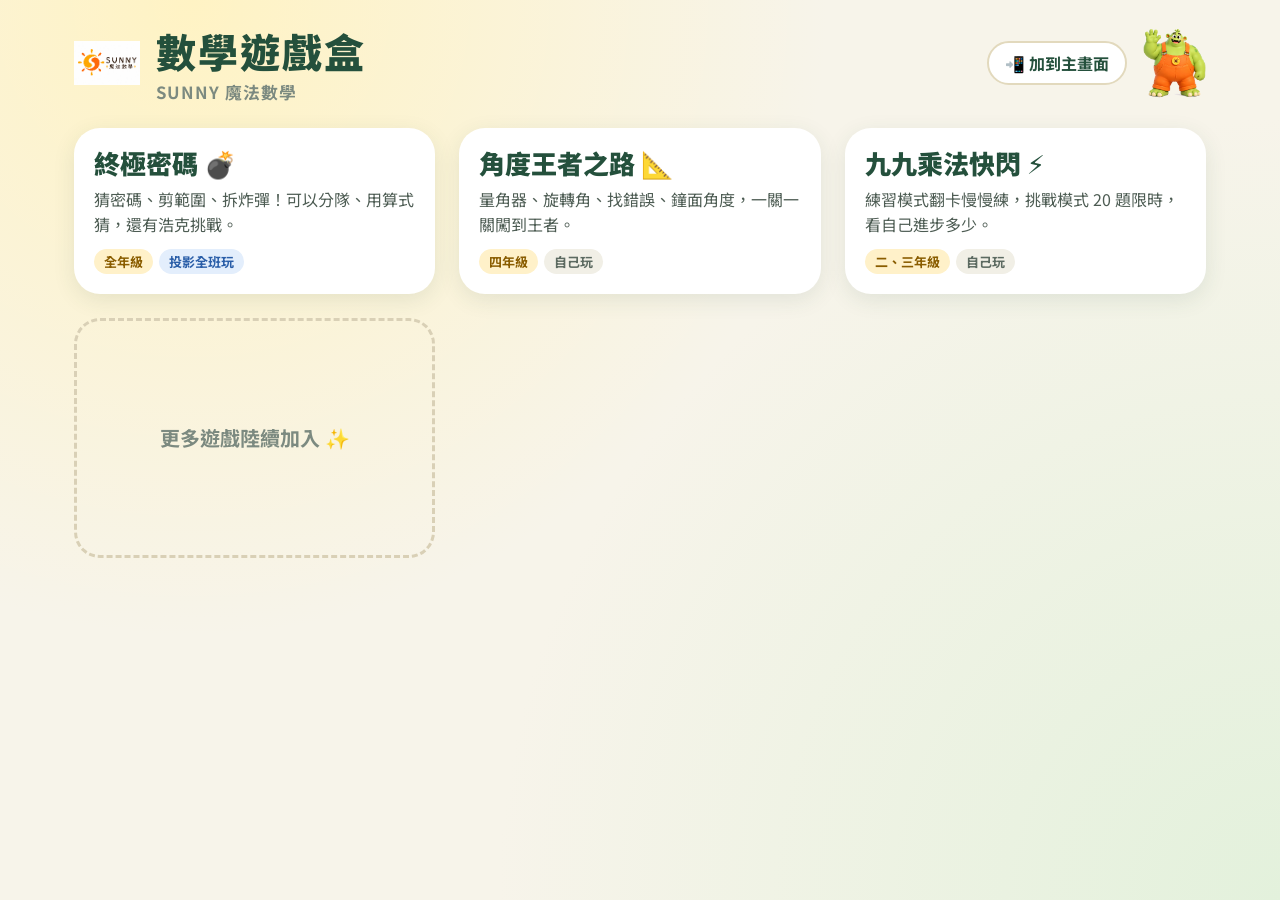
==== index.html @ 48e28bd8 "數學遊戲盒：終極密碼、角度王者之路、九九乘法快閃（可加到主畫面） Co-Authored-By: Claude Opus 5.5 <noreply@anthropic.com>" ====
<!DOCTYPE html>
<html lang="zh-Hant">
<head>
<meta charset="utf-8" />
<meta name="viewport" content="width=device-width, initial-scale=1, viewport-fit=cover" />
<meta name="theme-color" content="#f0b93a" />
<meta name="apple-mobile-web-app-capable" content="yes" />
<meta name="mobile-web-app-capable" content="yes" />
<meta name="apple-mobile-web-app-status-bar-style" content="default" />
<meta name="apple-mobile-web-app-title" content="數學遊戲盒" />
<title>SUNNY魔法數學・遊戲盒</title>
<link rel="manifest" href="manifest.json" />
<link rel="icon" href="img/icon-192.png" />
<link rel="apple-touch-icon" href="img/icon-180.png" />
<link href="https://fonts.googleapis.com/css2?family=Fredoka:wght@600&family=Noto+Sans+TC:wght@500;700;900&display=swap" rel="stylesheet" />
<style>
:root{--green:#24503c;--gold:#f0b93a;--cream:#f7f4ea;--ink:#1f3a2d;--muted:#7c8a80}
*{box-sizing:border-box;-webkit-tap-highlight-color:transparent}
html,body{margin:0;height:100%}
body{font-family:"Noto Sans TC",system-ui,sans-serif;color:var(--ink);background:
  radial-gradient(circle at 15% 0%,#fff3c4 0,transparent 45%),radial-gradient(circle at 100% 100%,#e3f1dc 0,transparent 50%),var(--cream);
  padding:env(safe-area-inset-top) env(safe-area-inset-right) env(safe-area-inset-bottom) env(safe-area-inset-left)}
button{font-family:inherit;cursor:pointer;border:none}

.head{display:flex;align-items:center;gap:16px;max-width:1180px;margin:0 auto;padding:22px 24px 8px}
.head .logo{height:44px}
.head h1{margin:0;font-size:clamp(26px,3.4vw,40px);font-weight:900;color:var(--green);letter-spacing:2px;white-space:nowrap}
.head h1 small{display:block;font-size:.42em;color:var(--muted);letter-spacing:1px;font-weight:700}
.head .sp{flex:1}
.head .hulk{height:110px;margin:-20px 0 -14px;animation:wave 2.4s infinite ease-in-out;transform-origin:50% 100%}
@keyframes wave{50%{transform:rotate(-4deg) translateY(-4px)}}
.install{background:#fff;border:2px solid #e2d9bd;border-radius:999px;padding:8px 16px;font-size:16px;font-weight:700;color:var(--green);white-space:nowrap}

.grid{max-width:1180px;margin:0 auto;padding:16px 24px 40px;display:grid;grid-template-columns:repeat(auto-fill,minmax(300px,1fr));gap:24px}
.card{background:#fff;border-radius:26px;overflow:hidden;box-shadow:0 6px 22px rgba(36,80,60,.10);text-align:left;padding:0;display:flex;flex-direction:column;transition:transform .15s,box-shadow .15s}
.card:hover{transform:translateY(-4px);box-shadow:0 12px 30px rgba(36,80,60,.16)}
.card:active{transform:scale(.97)}
.card .cover{position:relative;aspect-ratio:16/10;background:#eee center/cover}
.card .cover .play{position:absolute;right:14px;bottom:-26px;width:58px;height:58px;border-radius:50%;background:var(--gold);color:#4a3200;font-size:26px;display:flex;align-items:center;justify-content:center;box-shadow:0 5px 0 #c08e1c;border:4px solid #fff}
.card .body{padding:16px 20px 20px}
.card h2{margin:0 0 6px;font-size:26px;font-weight:900;color:var(--green)}
.card p{margin:0 0 12px;font-size:16px;color:#4d5c53;line-height:1.55}
.tags{display:flex;flex-wrap:wrap;gap:6px}
.tag{font-size:13px;font-weight:700;border-radius:999px;padding:3px 10px;background:#f1efe6;color:#5c6a61}
.tag.g{background:#fff1c9;color:#8a5d00}
.tag.b{background:#e3eefc;color:#2a5ea8}
.soon{border:3px dashed #d9d0b6;background:transparent;box-shadow:none;align-items:center;justify-content:center;min-height:240px;color:var(--muted);font-size:20px;font-weight:700;cursor:default}
.soon:hover{transform:none;box-shadow:none}

/* 遊戲畫面（同一個 App 裡開，左上角回遊戲盒） */
#player{position:fixed;inset:0;background:#fff;display:none;z-index:10}
#player.show{display:block}
#player iframe{width:100%;height:100%;border:0;display:block}
#homeBtn{position:fixed;z-index:11;display:none;background:rgba(36,80,60,.88);color:#fff;font-size:15px;font-weight:700;border-radius:999px;padding:8px 14px;box-shadow:0 4px 12px rgba(0,0,0,.2)}
#player.show ~ #homeBtn{display:block}

/* 加到主畫面說明 */
.ov{position:fixed;inset:0;background:rgba(20,40,30,.55);display:none;align-items:center;justify-content:center;z-index:20}
.ov.show{display:flex}
.panel{background:#fffdf7;border-radius:26px;padding:24px 26px;max-width:460px;width:92%;font-size:18px;line-height:1.7}
.panel h3{margin:0 0 8px;color:var(--green);font-size:24px}
.panel b{color:var(--green)}
.panel button{margin-top:12px;background:var(--green);color:#fff;font-size:18px;font-weight:700;padding:10px 26px;border-radius:999px}

@media (max-width:640px){
  .head{padding:16px 16px 4px;gap:10px}.head .logo{height:32px}.head .hulk{height:76px}
  .install{font-size:14px;padding:6px 12px}
  .grid{padding:12px 16px 30px;gap:18px}
}
</style>
</head>
<body>

<div class="head">
  <img class="logo" src="img/logo.png" alt="SUNNY魔法數學" />
  <h1>數學遊戲盒<small>SUNNY 魔法數學</small></h1>
  <span class="sp"></span>
  <button class="install" id="installBtn">📲 加到主畫面</button>
  <img class="hulk" src="img/hulk_wave.png" alt="" />
</div>

<div class="grid" id="grid"></div>

<div id="player"><iframe id="frame" allow="fullscreen; autoplay" allowfullscreen></iframe></div>
<button id="homeBtn">🏠 回遊戲盒</button>

<div class="ov" id="howOv">
  <div class="panel" id="howText"></div>
</div>

<script>
// ===== 遊戲清單：新增遊戲就在這裡加一筆 =====
// home：「回遊戲盒」按鈕放哪個角落，避開遊戲自己的按鈕
const GAMES = [
  { id: 'password', name: '終極密碼 💣', url: '../password/', cover: 'img/cover_password.jpg',
    desc: '猜密碼、剪範圍、拆炸彈！可以分隊、用算式猜，還有浩克挑戰。',
    tags: [['g', '全年級'], ['b', '投影全班玩']], home: 'bl' },
  { id: 'angle', name: '角度王者之路 📐', url: '../angle/', cover: 'img/cover_angle.jpg',
    desc: '量角器、旋轉角、找錯誤、鐘面角度，一關一關闖到王者。',
    tags: [['g', '四年級'], ['', '自己玩']], home: 'tl' },
  { id: '99', name: '九九乘法快閃 ⚡', url: '../99/', cover: 'img/cover_99.jpg',
    desc: '練習模式翻卡慢慢練，挑戰模式 20 題限時，看自己進步多少。',
    tags: [['g', '二、三年級'], ['', '自己玩']], home: 'bl' },
];
const POS = { tl: 'top:calc(10px + env(safe-area-inset-top));left:10px', bl: 'bottom:calc(10px + env(safe-area-inset-bottom));left:10px',
              tr: 'top:calc(10px + env(safe-area-inset-top));right:10px', br: 'bottom:calc(10px + env(safe-area-inset-bottom));right:10px' };

const grid = document.getElementById('grid');
GAMES.forEach(g => {
  const b = document.createElement('button'); b.className = 'card';
  b.innerHTML = `<div class="cover" style="background-image:url(${g.cover})"><span class="play">▶</span></div>
    <div class="body"><h2>${g.name}</h2><p>${g.desc}</p><div class="tags">${g.tags.map(([c, t]) => `<span class="tag ${c}">${t}</span>`).join('')}</div></div>`;
  b.onclick = () => openGame(g, true); grid.appendChild(b);
});
const soon = document.createElement('div'); soon.className = 'card soon'; soon.textContent = '更多遊戲陸續加入 ✨'; grid.appendChild(soon);

// ===== 開遊戲／回遊戲盒（手機返回鍵也能回來） =====
const player = document.getElementById('player'), frame = document.getElementById('frame'), homeBtn = document.getElementById('homeBtn');
let histStart = 0;
function openGame(g, push) {
  if (push) histStart = history.length;
  frame.contentWindow.location.replace(new URL(g.url, location.href).href); player.classList.add('show'); homeBtn.style.cssText = POS[g.home] || POS.bl;
  document.title = g.name.replace(/\s.*$/, '') + '・數學遊戲盒';
  if (push) history.pushState({ game: g.id }, '', '#' + g.id);
}
function closeGame() { player.classList.remove('show'); frame.contentWindow.location.replace('about:blank'); document.title = 'SUNNY魔法數學・遊戲盒'; }
// 遊戲裡換頁也會記進返回紀錄 → 一次退回到開遊戲之前
homeBtn.onclick = () => { const n = history.length - histStart; closeGame(); if (histStart && n > 0) history.go(-n); else history.replaceState(null, '', location.pathname); histStart = 0; };
window.addEventListener('popstate', () => { const g = GAMES.find(x => '#' + x.id === location.hash); g ? openGame(g, false) : closeGame(); });
{ const g = GAMES.find(x => '#' + x.id === location.hash); if (g) { history.replaceState({ game: g.id }, '', '#' + g.id); openGame(g, false); } }

// ===== 加到主畫面 =====
let deferred = null;
window.addEventListener('beforeinstallprompt', e => { e.preventDefault(); deferred = e; });
const standalone = matchMedia('(display-mode: standalone)').matches || navigator.standalone;
const installBtn = document.getElementById('installBtn');
if (standalone) installBtn.style.display = 'none';
installBtn.onclick = async () => {
  if (deferred) { deferred.prompt(); await deferred.userChoice; deferred = null; return; }
  const ios = /iphone|ipad|ipod/i.test(navigator.userAgent) || (navigator.platform === 'MacIntel' && navigator.maxTouchPoints > 1);
  document.getElementById('howText').innerHTML = ios
    ? '<h3>📲 加到主畫面（iPhone／iPad）</h3>1. 用 <b>Safari</b> 打開這一頁<br>2. 點下面的 <b>分享鈕</b>（方框加向上箭頭）<br>3. 往下滑，點 <b>「加入主畫面」</b><br>4. 主畫面就會出現浩克的遊戲盒圖示 🎉<br><button onclick="this.closest(\'.ov\').classList.remove(\'show\')">知道了</button>'
    : '<h3>📲 加到主畫面</h3>用 <b>Chrome</b> 打開這一頁，點右上角 <b>⋮</b> → <b>「加到主畫面」</b>或<b>「安裝應用程式」</b>。<br>電腦版 Chrome：網址列右邊的 <b>安裝圖示</b>。<br><button onclick="this.closest(\'.ov\').classList.remove(\'show\')">知道了</button>';
  document.getElementById('howOv').classList.add('show');
};
document.getElementById('howOv').onclick = e => { if (e.target.id === 'howOv') e.target.classList.remove('show'); };

if ('serviceWorker' in navigator) navigator.serviceWorker.register('sw.js').catch(() => {});
</script>
</body>
</html>
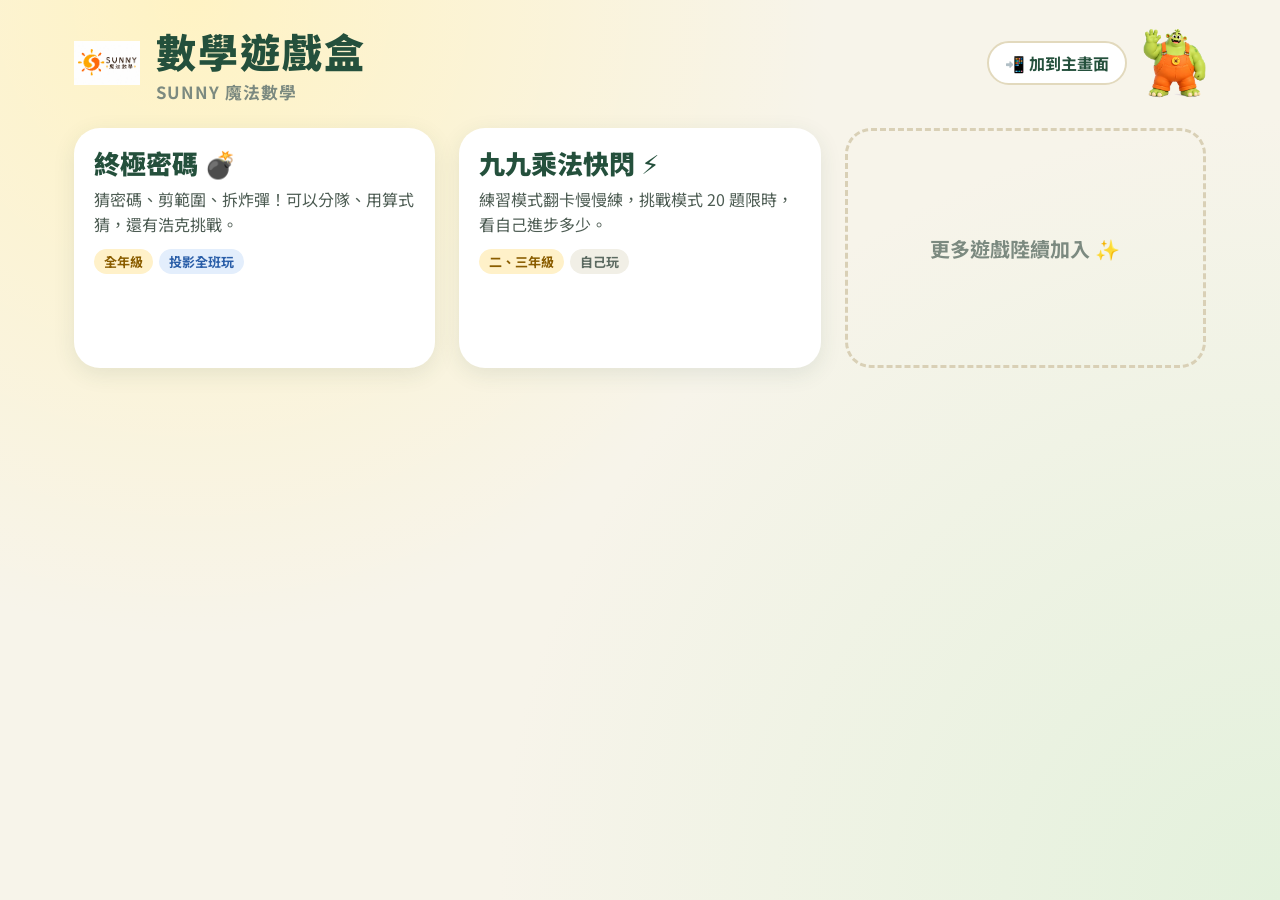
==== commit 2a13e4ad: "遊戲盒：移除角度王者之路（不是遊戲） Co-Authored-By: Claude Opus 5.5 <noreply@anthropic.com>" ====
--- a/index.html
+++ b/index.html
@@ -95,9 +95,6 @@
   { id: 'password', name: '終極密碼 💣', url: '../password/', cover: 'img/cover_password.jpg',
     desc: '猜密碼、剪範圍、拆炸彈！可以分隊、用算式猜，還有浩克挑戰。',
     tags: [['g', '全年級'], ['b', '投影全班玩']], home: 'bl' },
-  { id: 'angle', name: '角度王者之路 📐', url: '../angle/', cover: 'img/cover_angle.jpg',
-    desc: '量角器、旋轉角、找錯誤、鐘面角度，一關一關闖到王者。',
-    tags: [['g', '四年級'], ['', '自己玩']], home: 'tl' },
   { id: '99', name: '九九乘法快閃 ⚡', url: '../99/', cover: 'img/cover_99.jpg',
     desc: '練習模式翻卡慢慢練，挑戰模式 20 題限時，看自己進步多少。',
     tags: [['g', '二、三年級'], ['', '自己玩']], home: 'bl' },
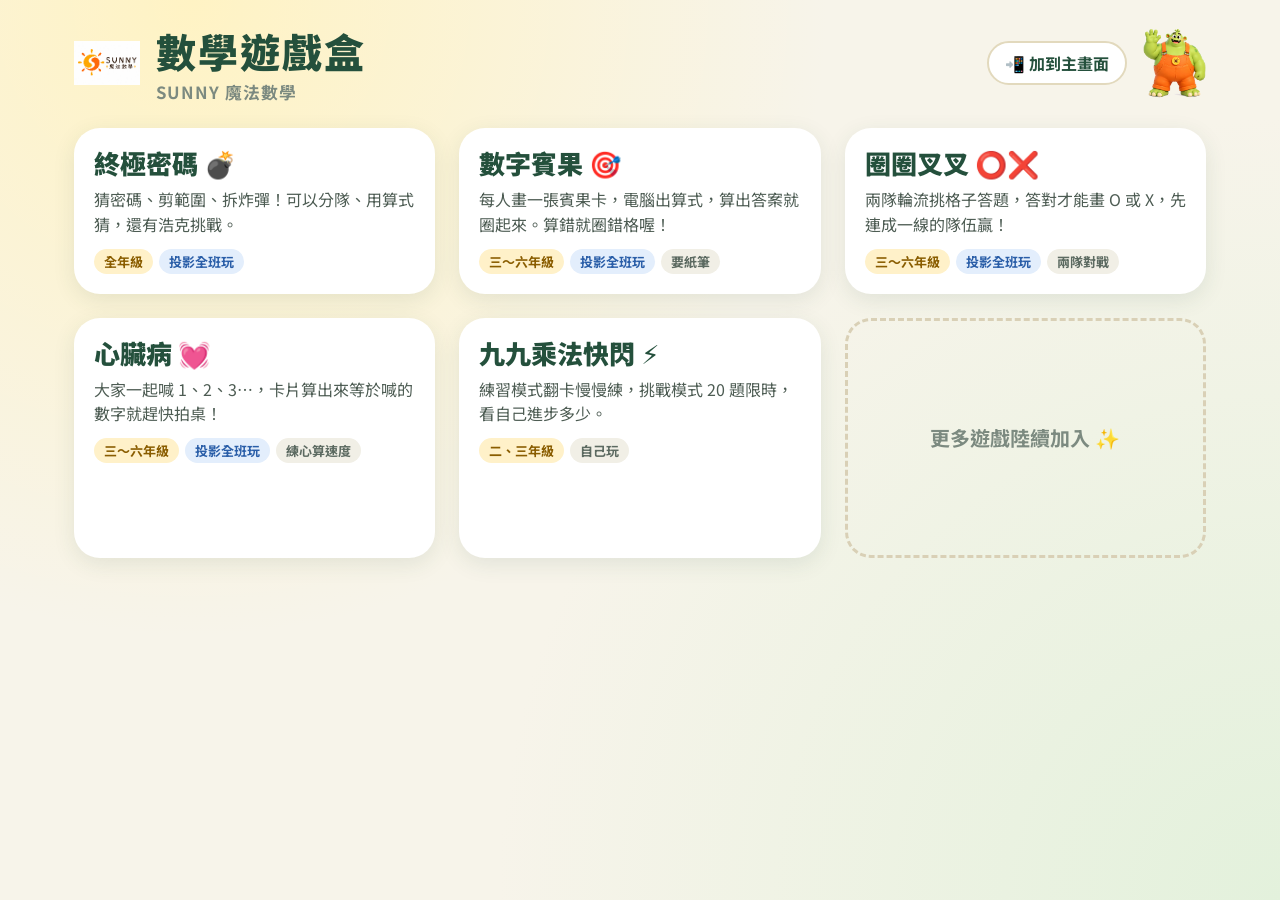
==== commit 6b188397: "遊戲盒新增：數字賓果、圈圈叉叉、心臟病（共用出題器＋動物跳舞慶祝） Co-Authored-By: Claude Opus 5.5 <noreply@anthropic.com>" ====
--- a/index.html
+++ b/index.html
@@ -95,6 +95,15 @@
   { id: 'password', name: '終極密碼 💣', url: '../password/', cover: 'img/cover_password.jpg',
     desc: '猜密碼、剪範圍、拆炸彈！可以分隊、用算式猜，還有浩克挑戰。',
     tags: [['g', '全年級'], ['b', '投影全班玩']], home: 'bl' },
+  { id: 'bingo', name: '數字賓果 🎯', url: './bingo/', cover: 'img/cover_bingo.jpg',
+    desc: '每人畫一張賓果卡，電腦出算式，算出答案就圈起來。算錯就圈錯格喔！',
+    tags: [['g', '三～六年級'], ['b', '投影全班玩'], ['', '要紙筆']], home: 'bl' },
+  { id: 'ttt', name: '圈圈叉叉 ⭕❌', url: './ttt/', cover: 'img/cover_ttt.jpg',
+    desc: '兩隊輪流挑格子答題，答對才能畫 O 或 X，先連成一線的隊伍贏！',
+    tags: [['g', '三～六年級'], ['b', '投影全班玩'], ['', '兩隊對戰']], home: 'bl' },
+  { id: 'heart', name: '心臟病 💓', url: './heart/', cover: 'img/cover_heart.jpg',
+    desc: '大家一起喊 1、2、3…，卡片算出來等於喊的數字就趕快拍桌！',
+    tags: [['g', '三～六年級'], ['b', '投影全班玩'], ['', '練心算速度']], home: 'bl' },
   { id: '99', name: '九九乘法快閃 ⚡', url: '../99/', cover: 'img/cover_99.jpg',
     desc: '練習模式翻卡慢慢練，挑戰模式 20 題限時，看自己進步多少。',
     tags: [['g', '二、三年級'], ['', '自己玩']], home: 'bl' },
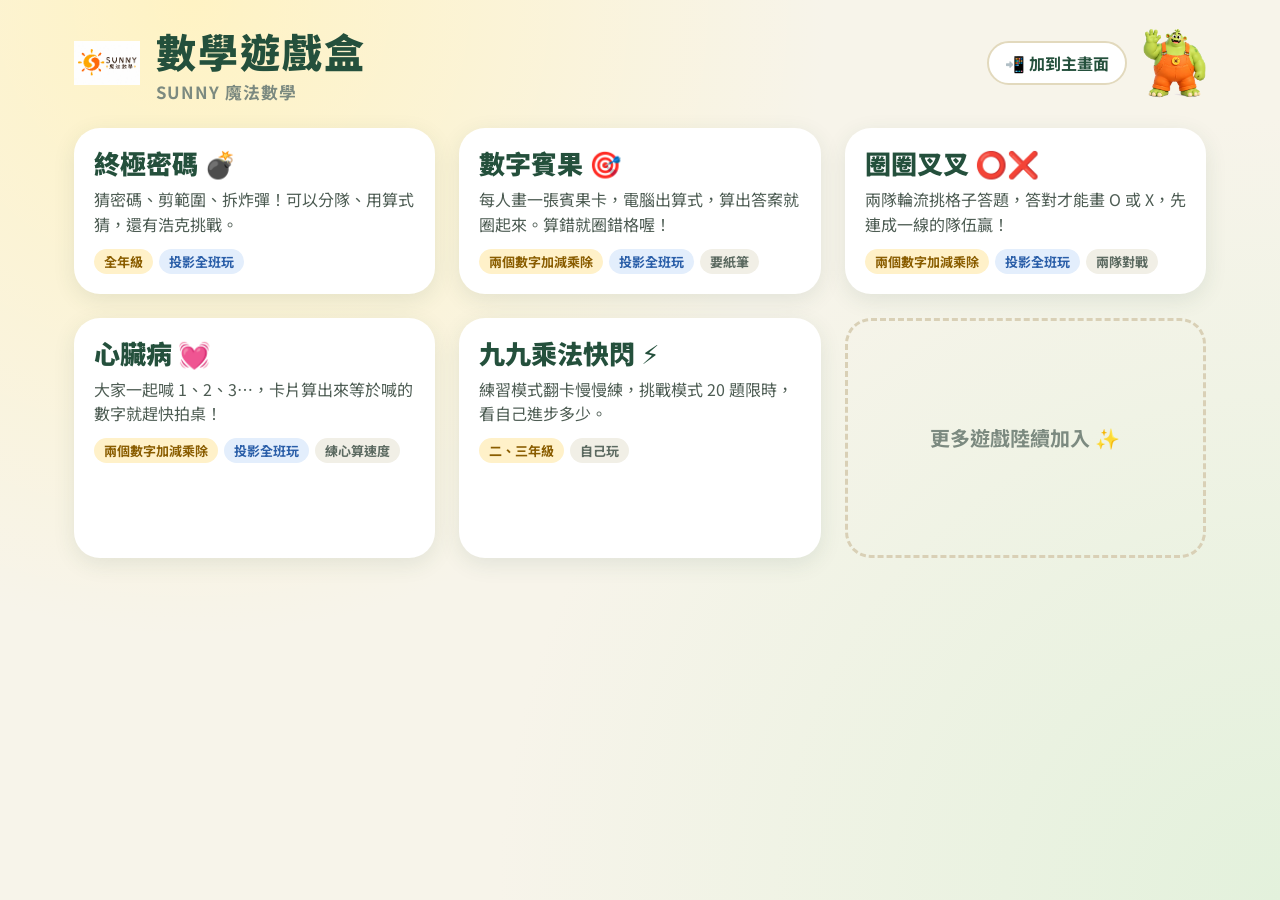
==== commit 7269da18: "遊戲題目改簡單：只出兩個數字的加減乘除（除法只出九九乘法反過來） Co-Authored-By: Claude Opus 5.5 <noreply@anthropic.com>" ====
--- a/index.html
+++ b/index.html
@@ -97,13 +97,13 @@
     tags: [['g', '全年級'], ['b', '投影全班玩']], home: 'bl' },
   { id: 'bingo', name: '數字賓果 🎯', url: './bingo/', cover: 'img/cover_bingo.jpg',
     desc: '每人畫一張賓果卡，電腦出算式，算出答案就圈起來。算錯就圈錯格喔！',
-    tags: [['g', '三～六年級'], ['b', '投影全班玩'], ['', '要紙筆']], home: 'bl' },
+    tags: [['g', '兩個數字加減乘除'], ['b', '投影全班玩'], ['', '要紙筆']], home: 'bl' },
   { id: 'ttt', name: '圈圈叉叉 ⭕❌', url: './ttt/', cover: 'img/cover_ttt.jpg',
     desc: '兩隊輪流挑格子答題，答對才能畫 O 或 X，先連成一線的隊伍贏！',
-    tags: [['g', '三～六年級'], ['b', '投影全班玩'], ['', '兩隊對戰']], home: 'bl' },
+    tags: [['g', '兩個數字加減乘除'], ['b', '投影全班玩'], ['', '兩隊對戰']], home: 'bl' },
   { id: 'heart', name: '心臟病 💓', url: './heart/', cover: 'img/cover_heart.jpg',
     desc: '大家一起喊 1、2、3…，卡片算出來等於喊的數字就趕快拍桌！',
-    tags: [['g', '三～六年級'], ['b', '投影全班玩'], ['', '練心算速度']], home: 'bl' },
+    tags: [['g', '兩個數字加減乘除'], ['b', '投影全班玩'], ['', '練心算速度']], home: 'bl' },
   { id: '99', name: '九九乘法快閃 ⚡', url: '../99/', cover: 'img/cover_99.jpg',
     desc: '練習模式翻卡慢慢練，挑戰模式 20 題限時，看自己進步多少。',
     tags: [['g', '二、三年級'], ['', '自己玩']], home: 'bl' },
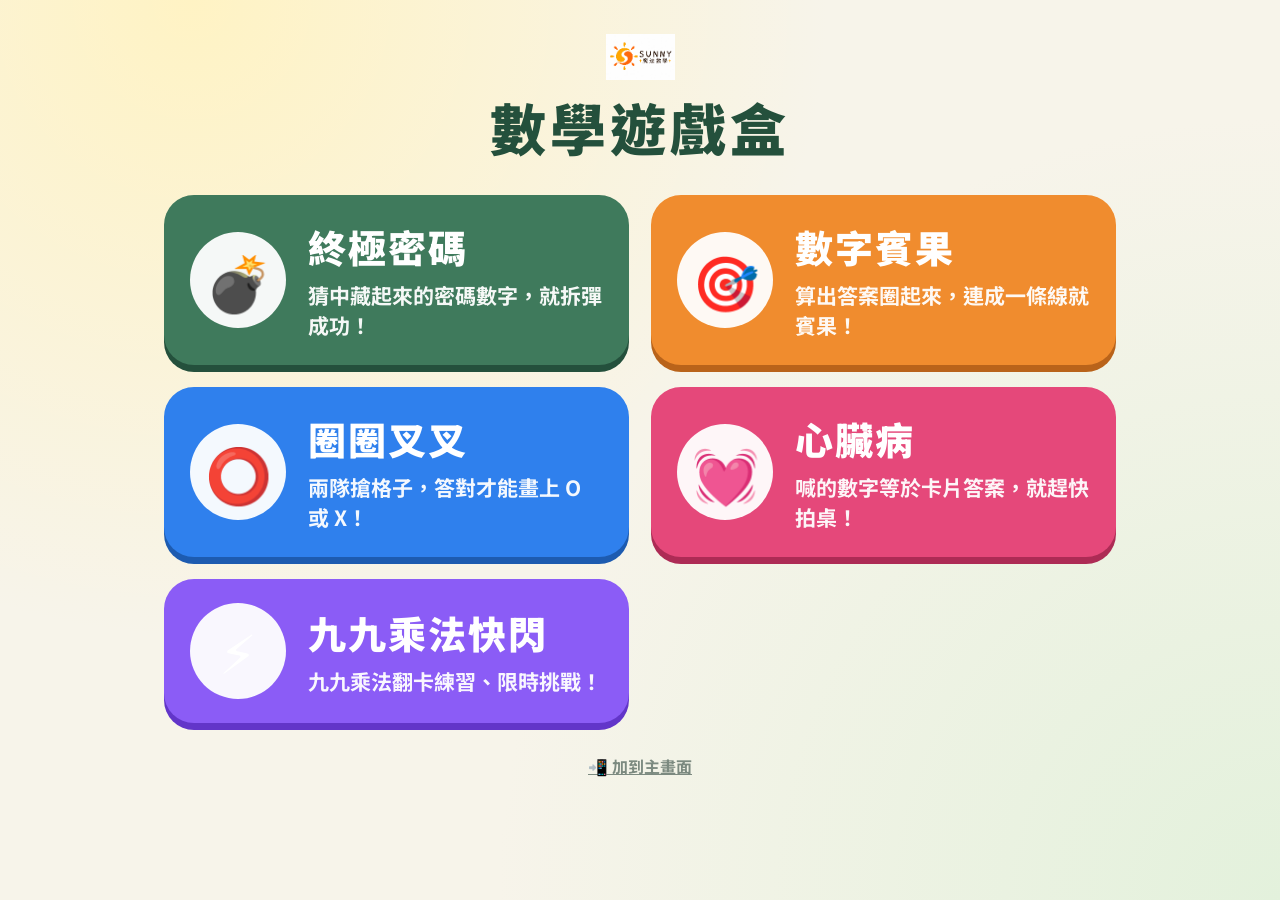
==== commit db212e53: "遊戲盒首頁改成大色塊按鈕；每個遊戲加玩法說明 Co-Authored-By: Claude Opus 5.5 <noreply@anthropic.com>" ====
--- a/index.html
+++ b/index.html
@@ -22,31 +22,18 @@
   padding:env(safe-area-inset-top) env(safe-area-inset-right) env(safe-area-inset-bottom) env(safe-area-inset-left)}
 button{font-family:inherit;cursor:pointer;border:none}
 
-.head{display:flex;align-items:center;gap:16px;max-width:1180px;margin:0 auto;padding:22px 24px 8px}
-.head .logo{height:44px}
-.head h1{margin:0;font-size:clamp(26px,3.4vw,40px);font-weight:900;color:var(--green);letter-spacing:2px;white-space:nowrap}
-.head h1 small{display:block;font-size:.42em;color:var(--muted);letter-spacing:1px;font-weight:700}
-.head .sp{flex:1}
-.head .hulk{height:110px;margin:-20px 0 -14px;animation:wave 2.4s infinite ease-in-out;transform-origin:50% 100%}
-@keyframes wave{50%{transform:rotate(-4deg) translateY(-4px)}}
-.install{background:#fff;border:2px solid #e2d9bd;border-radius:999px;padding:8px 16px;font-size:16px;font-weight:700;color:var(--green);white-space:nowrap}
-
-.grid{max-width:1180px;margin:0 auto;padding:16px 24px 40px;display:grid;grid-template-columns:repeat(auto-fill,minmax(300px,1fr));gap:24px}
-.card{background:#fff;border-radius:26px;overflow:hidden;box-shadow:0 6px 22px rgba(36,80,60,.10);text-align:left;padding:0;display:flex;flex-direction:column;transition:transform .15s,box-shadow .15s}
-.card:hover{transform:translateY(-4px);box-shadow:0 12px 30px rgba(36,80,60,.16)}
-.card:active{transform:scale(.97)}
-.card .cover{position:relative;aspect-ratio:16/10;background:#eee center/cover}
-.card .cover .play{position:absolute;right:14px;bottom:-26px;width:58px;height:58px;border-radius:50%;background:var(--gold);color:#4a3200;font-size:26px;display:flex;align-items:center;justify-content:center;box-shadow:0 5px 0 #c08e1c;border:4px solid #fff}
-.card .body{padding:16px 20px 20px}
-.card h2{margin:0 0 6px;font-size:26px;font-weight:900;color:var(--green)}
-.card p{margin:0 0 12px;font-size:16px;color:#4d5c53;line-height:1.55}
-.tags{display:flex;flex-wrap:wrap;gap:6px}
-.tag{font-size:13px;font-weight:700;border-radius:999px;padding:3px 10px;background:#f1efe6;color:#5c6a61}
-.tag.g{background:#fff1c9;color:#8a5d00}
-.tag.b{background:#e3eefc;color:#2a5ea8}
-.soon{border:3px dashed #d9d0b6;background:transparent;box-shadow:none;align-items:center;justify-content:center;min-height:240px;color:var(--muted);font-size:20px;font-weight:700;cursor:default}
-.soon:hover{transform:none;box-shadow:none}
-
+.head{display:flex;flex-direction:column;align-items:center;gap:6px;padding:34px 20px 10px;text-align:center}
+.head .logo{height:46px}
+.head h1{margin:0;font-size:clamp(34px,5vw,56px);font-weight:900;color:var(--green);letter-spacing:4px}
+.grid{max-width:1000px;margin:0 auto;padding:18px 24px 20px;display:grid;grid-template-columns:repeat(auto-fill,minmax(min(420px,100%),1fr));gap:22px}
+.tile{display:flex;align-items:center;gap:22px;padding:24px 26px;border-radius:30px;background:var(--c);color:#fff;text-align:left;box-shadow:0 7px 0 var(--d);transition:transform .12s}
+.tile:hover{transform:translateY(-3px)}
+.tile:active{transform:translateY(4px);box-shadow:0 3px 0 var(--d)}
+.tile .ic{flex:none;width:96px;height:96px;border-radius:50%;background:rgba(255,255,255,.95);display:flex;align-items:center;justify-content:center;font-size:54px}
+.tile h2{margin:0;font-size:clamp(28px,3.2vw,38px);font-weight:900;letter-spacing:2px}
+.tile p{margin:6px 0 0;font-size:clamp(17px,1.8vw,21px);font-weight:700;opacity:.95;line-height:1.45}
+.foot{text-align:center;padding:10px 0 40px}
+.install{background:none;border:none;color:var(--muted);font-size:16px;font-weight:700;text-decoration:underline}
 /* 遊戲畫面（同一個 App 裡開，左上角回遊戲盒） */
 #player{position:fixed;inset:0;background:#fff;display:none;z-index:10}
 #player.show{display:block}
@@ -63,9 +50,7 @@
 .panel button{margin-top:12px;background:var(--green);color:#fff;font-size:18px;font-weight:700;padding:10px 26px;border-radius:999px}
 
 @media (max-width:640px){
-  .head{padding:16px 16px 4px;gap:10px}.head .logo{height:32px}.head .hulk{height:76px}
-  .install{font-size:14px;padding:6px 12px}
-  .grid{padding:12px 16px 30px;gap:18px}
+  .head{padding:22px 16px 4px}.tile{padding:18px;gap:16px}.tile .ic{width:72px;height:72px;font-size:40px}
 }
 </style>
 </head>
@@ -73,13 +58,11 @@
 
 <div class="head">
   <img class="logo" src="img/logo.png" alt="SUNNY魔法數學" />
-  <h1>數學遊戲盒<small>SUNNY 魔法數學</small></h1>
-  <span class="sp"></span>
-  <button class="install" id="installBtn">📲 加到主畫面</button>
-  <img class="hulk" src="img/hulk_wave.png" alt="" />
+  <h1>數學遊戲盒</h1>
 </div>
 
 <div class="grid" id="grid"></div>
+<div class="foot"><button class="install" id="installBtn">📲 加到主畫面</button></div>
 
 <div id="player"><iframe id="frame" allow="fullscreen; autoplay" allowfullscreen></iframe></div>
 <button id="homeBtn">🏠 回遊戲盒</button>
@@ -92,33 +75,21 @@
 // ===== 遊戲清單：新增遊戲就在這裡加一筆 =====
 // home：「回遊戲盒」按鈕放哪個角落，避開遊戲自己的按鈕
 const GAMES = [
-  { id: 'password', name: '終極密碼 💣', url: '../password/', cover: 'img/cover_password.jpg',
-    desc: '猜密碼、剪範圍、拆炸彈！可以分隊、用算式猜，還有浩克挑戰。',
-    tags: [['g', '全年級'], ['b', '投影全班玩']], home: 'bl' },
-  { id: 'bingo', name: '數字賓果 🎯', url: './bingo/', cover: 'img/cover_bingo.jpg',
-    desc: '每人畫一張賓果卡，電腦出算式，算出答案就圈起來。算錯就圈錯格喔！',
-    tags: [['g', '兩個數字加減乘除'], ['b', '投影全班玩'], ['', '要紙筆']], home: 'bl' },
-  { id: 'ttt', name: '圈圈叉叉 ⭕❌', url: './ttt/', cover: 'img/cover_ttt.jpg',
-    desc: '兩隊輪流挑格子答題，答對才能畫 O 或 X，先連成一線的隊伍贏！',
-    tags: [['g', '兩個數字加減乘除'], ['b', '投影全班玩'], ['', '兩隊對戰']], home: 'bl' },
-  { id: 'heart', name: '心臟病 💓', url: './heart/', cover: 'img/cover_heart.jpg',
-    desc: '大家一起喊 1、2、3…，卡片算出來等於喊的數字就趕快拍桌！',
-    tags: [['g', '兩個數字加減乘除'], ['b', '投影全班玩'], ['', '練心算速度']], home: 'bl' },
-  { id: '99', name: '九九乘法快閃 ⚡', url: '../99/', cover: 'img/cover_99.jpg',
-    desc: '練習模式翻卡慢慢練，挑戰模式 20 題限時，看自己進步多少。',
-    tags: [['g', '二、三年級'], ['', '自己玩']], home: 'bl' },
+  { id: 'password', name: '終極密碼', icon: '💣', c: '#3f7a5c', d: '#24503c', url: '../password/', line: '猜中藏起來的密碼數字，就拆彈成功！', home: 'bl' },
+  { id: 'bingo', name: '數字賓果', icon: '🎯', c: '#f08c2e', d: '#b9631a', url: './bingo/', line: '算出答案圈起來，連成一條線就賓果！', home: 'bl' },
+  { id: 'ttt', name: '圈圈叉叉', icon: '⭕', c: '#2f80ed', d: '#1d5bb0', url: './ttt/', line: '兩隊搶格子，答對才能畫上 O 或 X！', home: 'bl' },
+  { id: 'heart', name: '心臟病', icon: '💓', c: '#e5487a', d: '#ad2b55', url: './heart/', line: '喊的數字等於卡片答案，就趕快拍桌！', home: 'bl' },
+  { id: '99', name: '九九乘法快閃', icon: '⚡', c: '#8b5cf6', d: '#6235c9', url: '../99/', line: '九九乘法翻卡練習、限時挑戰！', home: 'bl' },
 ];
 const POS = { tl: 'top:calc(10px + env(safe-area-inset-top));left:10px', bl: 'bottom:calc(10px + env(safe-area-inset-bottom));left:10px',
               tr: 'top:calc(10px + env(safe-area-inset-top));right:10px', br: 'bottom:calc(10px + env(safe-area-inset-bottom));right:10px' };
 
 const grid = document.getElementById('grid');
 GAMES.forEach(g => {
-  const b = document.createElement('button'); b.className = 'card';
-  b.innerHTML = `<div class="cover" style="background-image:url(${g.cover})"><span class="play">▶</span></div>
-    <div class="body"><h2>${g.name}</h2><p>${g.desc}</p><div class="tags">${g.tags.map(([c, t]) => `<span class="tag ${c}">${t}</span>`).join('')}</div></div>`;
+  const b = document.createElement('button'); b.className = 'tile'; b.style.setProperty('--c', g.c); b.style.setProperty('--d', g.d);
+  b.innerHTML = `<span class="ic">${g.icon}</span><span><h2>${g.name}</h2><p>${g.line}</p></span>`;
   b.onclick = () => openGame(g, true); grid.appendChild(b);
 });
-const soon = document.createElement('div'); soon.className = 'card soon'; soon.textContent = '更多遊戲陸續加入 ✨'; grid.appendChild(soon);
 
 // ===== 開遊戲／回遊戲盒（手機返回鍵也能回來） =====
 const player = document.getElementById('player'), frame = document.getElementById('frame'), homeBtn = document.getElementById('homeBtn');
